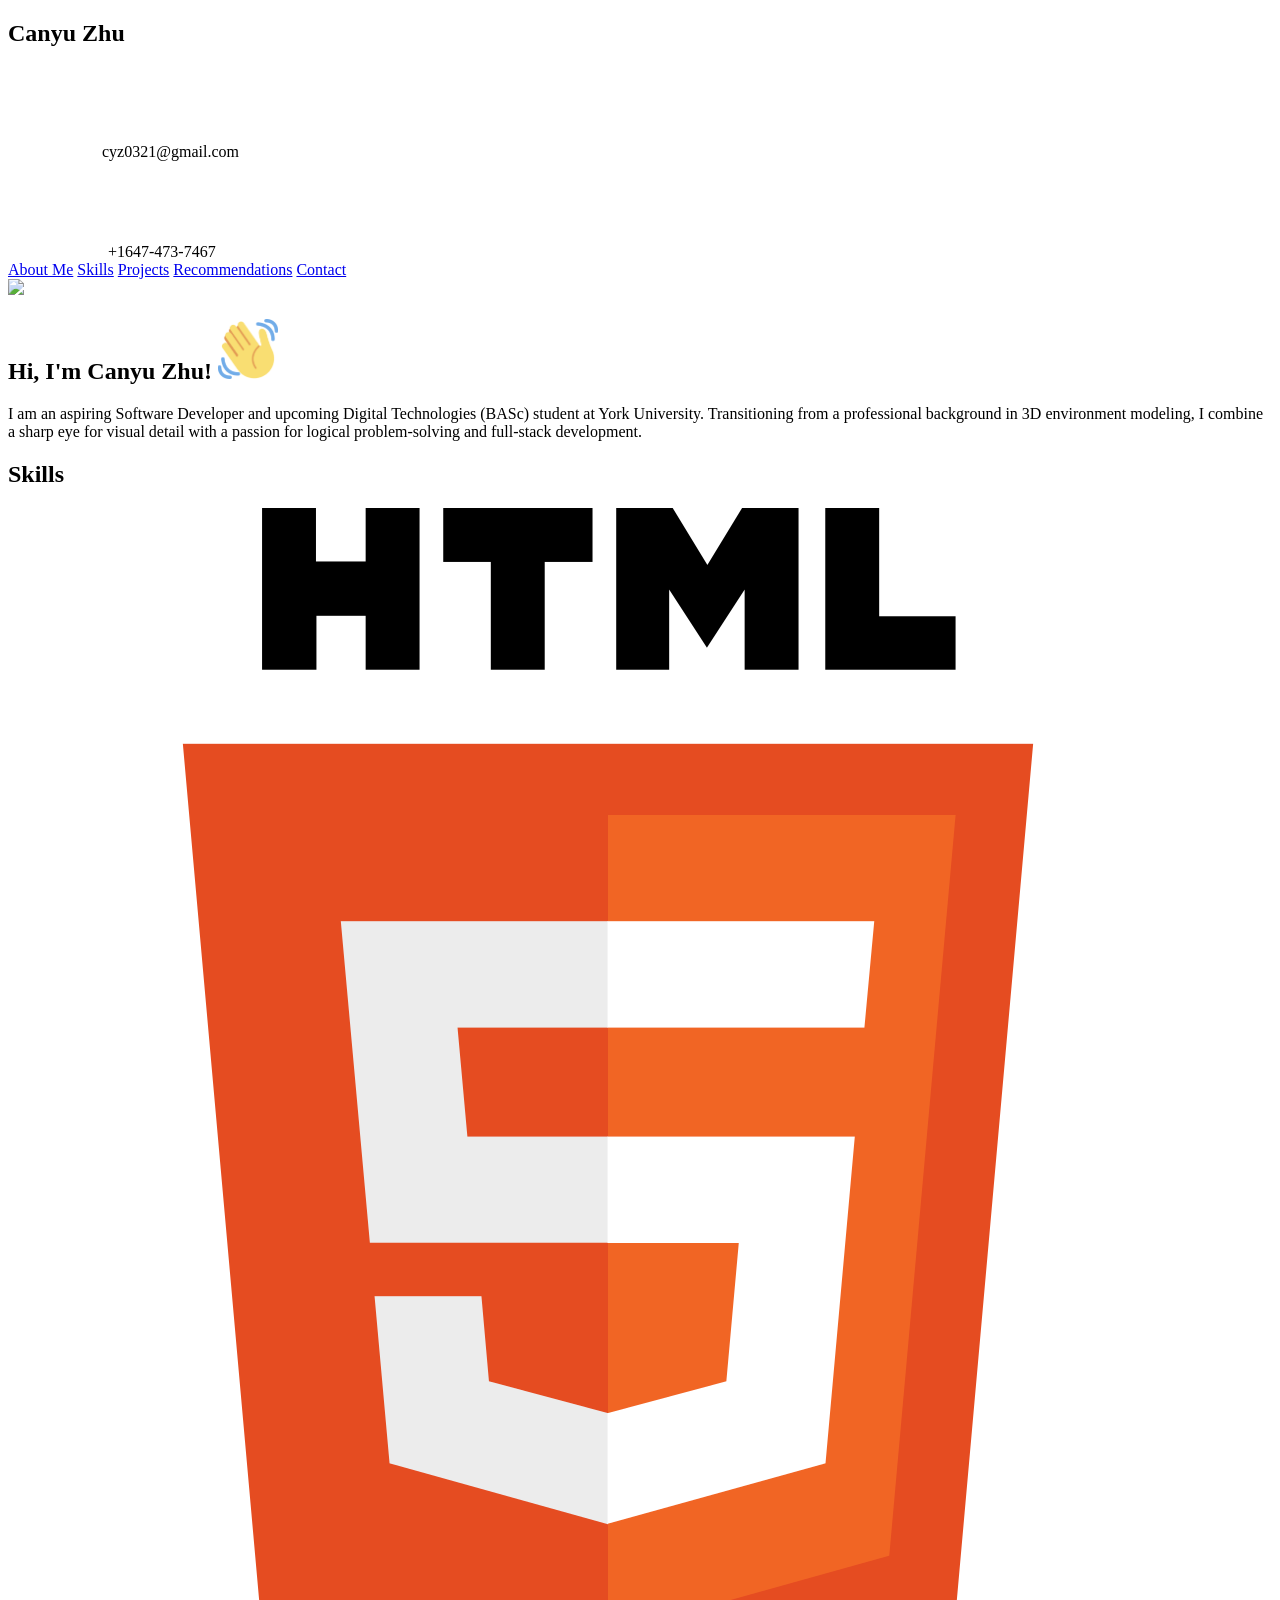
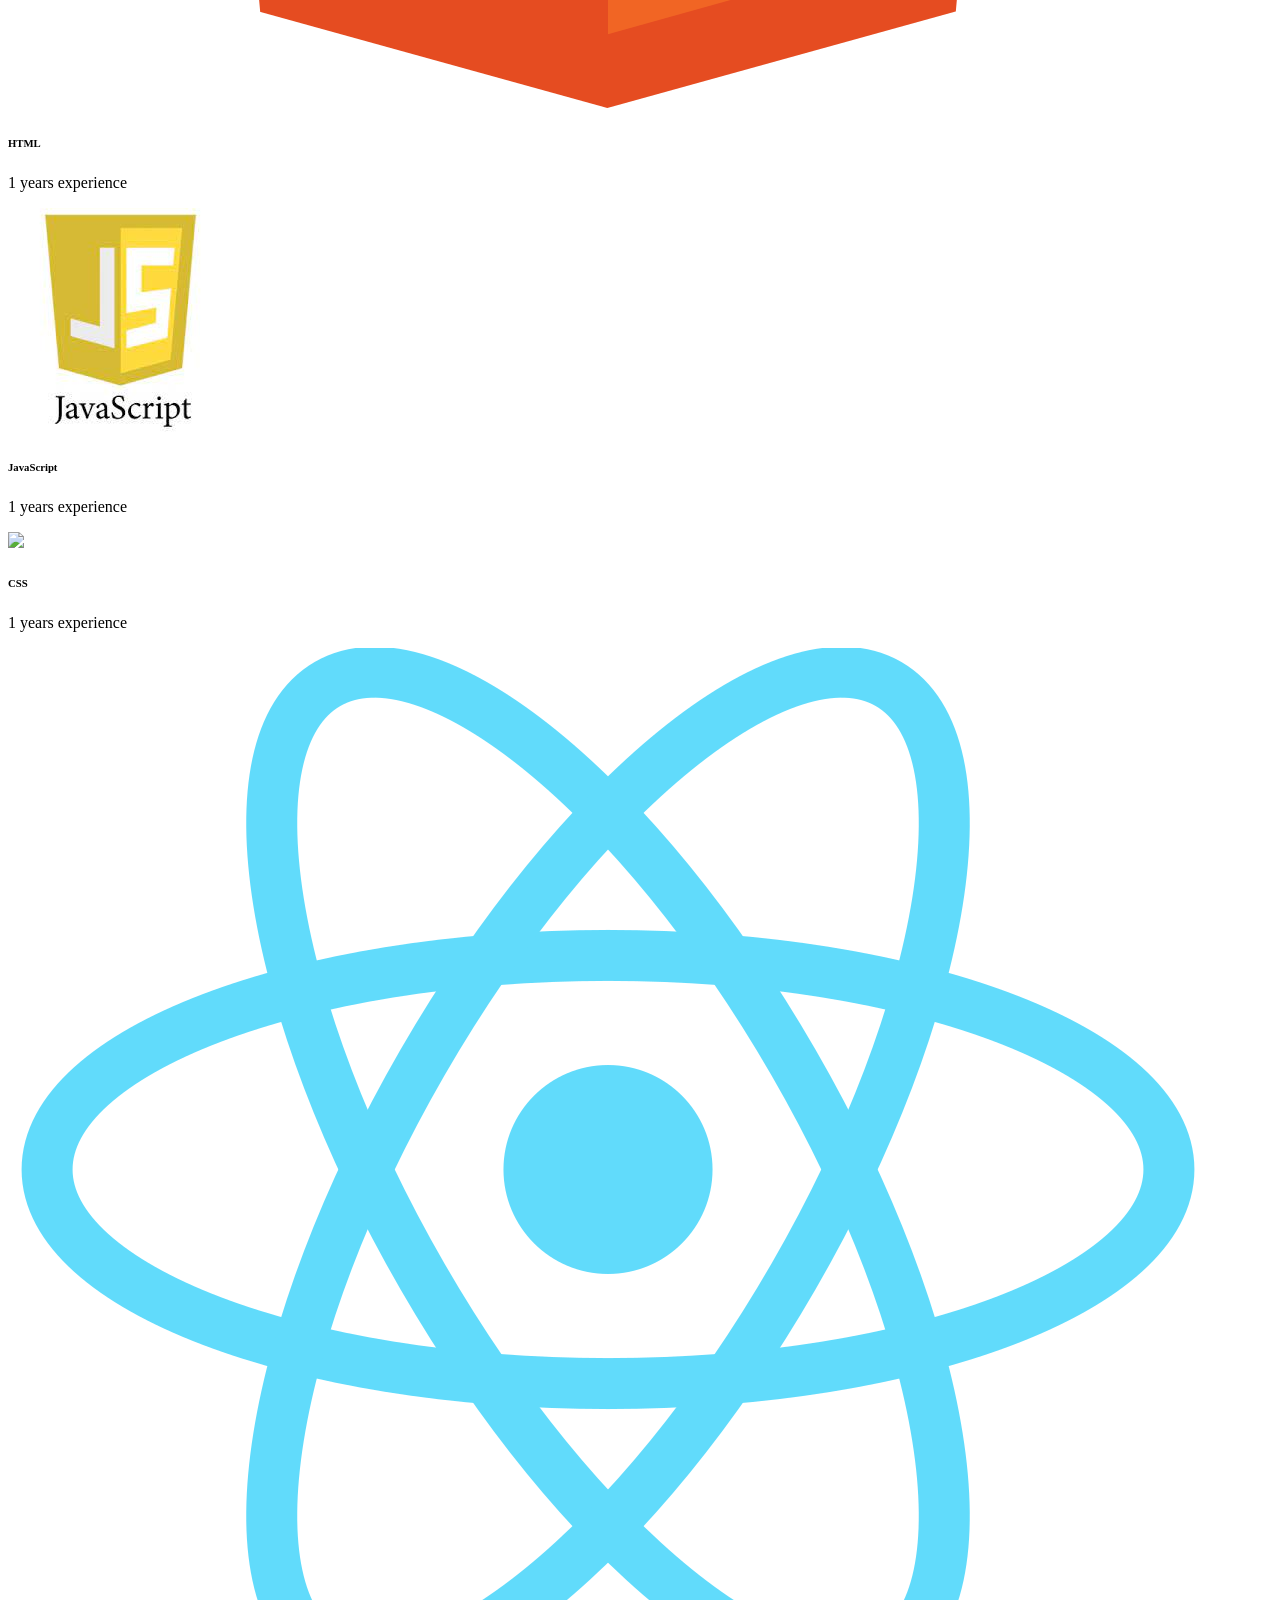
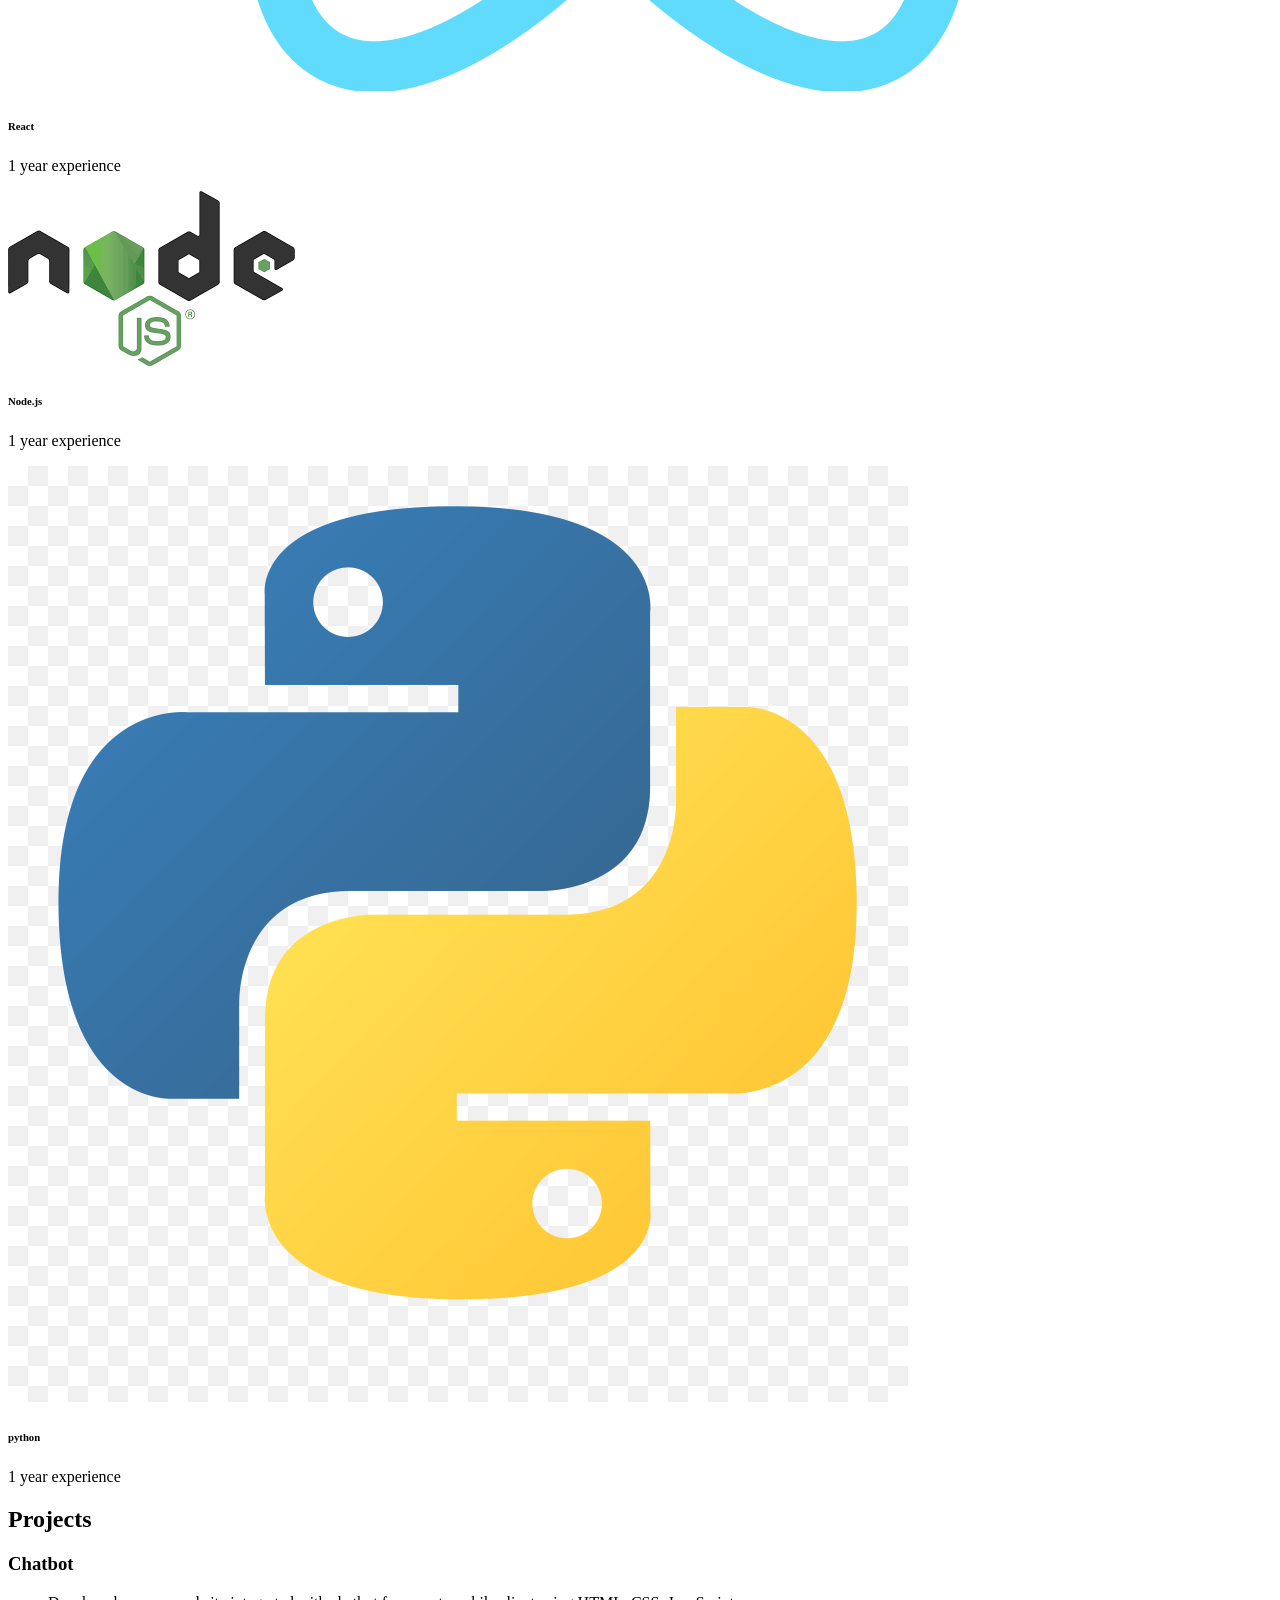
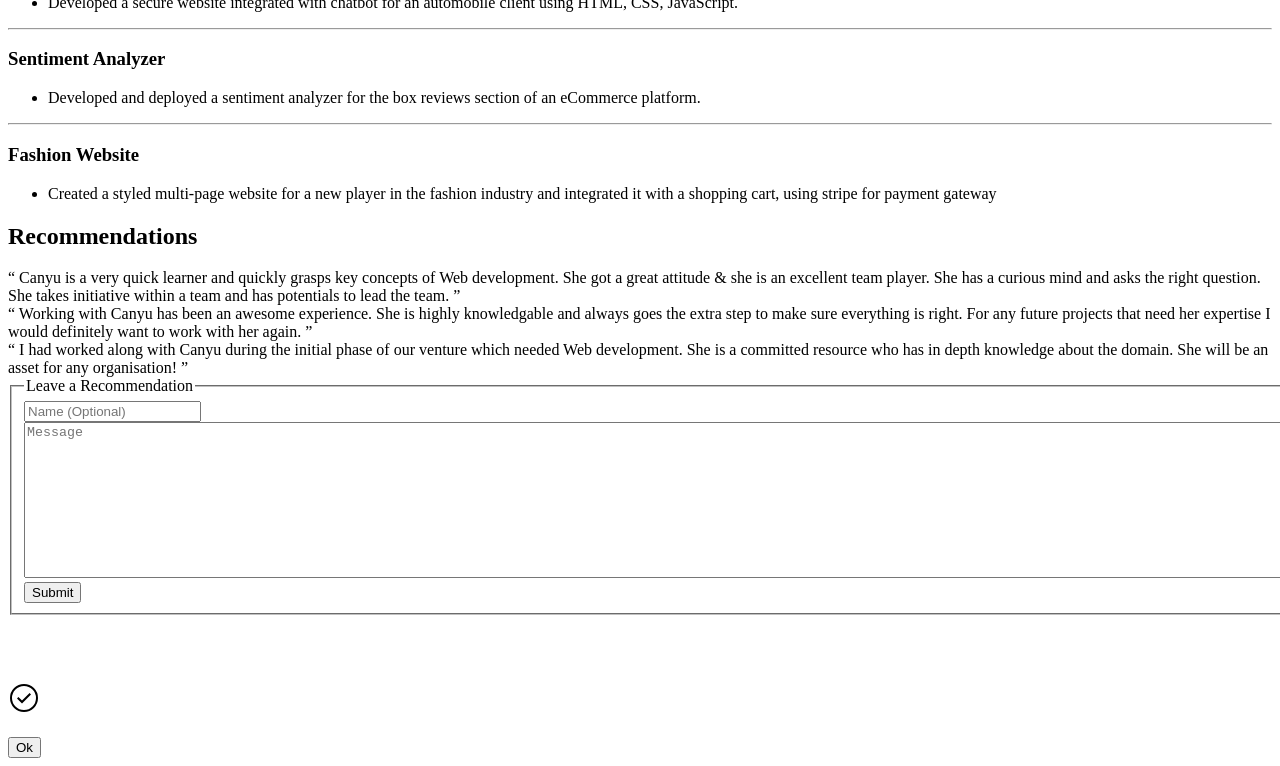
==== html/index.html @ 6c8c8ae8 "html" ====
<!DOCTYPE html>
<html>
  <head>
    <title>Canyu Zhu - Portfolio</title>
    <link rel="stylesheet" href="./style.css"/>
    <script src="./script.js"></script>
  </head>
  <body>
    <!-- Navigation Bar -->
    <nav>
      <div id="home">
        <div class="profile_name">
          <h1>Canyu Zhu</h1>
          <div class="contact_info">
            <img src="images/envelope.png"/>
          cyz0321@gmail.com
        </div>

        <div class="contact_info">
          <img src="images/phone.png" />
          +1647-473-7467

        </div>
        </div>
        <div class="topdiv">
          <a class="topmenu" href="#about-me">About Me</a>
          <a class="topmenu" href="#skills">Skills</a>
          <a class="topmenu" href="#projects">Projects</a>
          <a class="topmenu" href="#recommendations">Recommendations</a>
            <a class="topmenu" href="#contact">Contact</a>

        </div>
      </div>    
    </nav>

    <!-- About Me -->
    <section id="about-me" class="container">
      <div>
        <img src="https://miro.medium.com/max/1400/1*qdAW1TjCN57h1lbuuzvchg.gif" class="profile_image"/>
      </div>

      <div>
          <h1>
            Hi, I'm Canyu Zhu! <img src="images/waving-hand.png" width="60px"/>
          </h1>
          <p>
            I am an aspiring Software Developer and upcoming Digital Technologies (BASc) student at York University.
            Transitioning from a professional background in 3D environment modeling, I combine a sharp eye for visual detail with a passion for logical problem-solving and full-stack development.
          </p>
      </div>
    </section>
              
    <!-- Skills -->
    <section id="skills">
      <h2>Skills</h2>
      <div style="clear:both;"></div>

      <div class="all_skills">
        <div class="skill">
          <img src="images/html5.png"/>
          <h6>HTML</h6>
          <p>1 years experience</p>
        </div>  

        <div class="skill">
          <img src="images/js.jpeg"/>
          <h6>JavaScript</h6>
          <p>1 years experience</p>
        </div>  

        <div class="skill">
          <img src="images/css3.png"/>
          <h6>CSS</h6>
          <p>1 years experience</p>
        </div>

        <div class="skill">
          <img src="images/react.png"/>
          <h6>React</h6>
          <p>1 year experience</p>
        </div>  

        <div class="skill">
             <img src="images/node.png"/>
             <h6>Node.js</h6>
             <p>1 year experience</p>
        </div>

        <div class="skill">
            <img src="images/python.png"/>
            <h6>python</h6>
            <p>1 year experience</p>
        </div>



      </div>
    </section>
          
    <!-- Projects -->
    <section class="projects" id="projects">
      <h2>
        Projects
      </h2>
      <div style="clear:both;"></div>

        <div id="projects-container" class="projects-container">
          <div class="project-card">
            <h3>Chatbot</h3>
            <ul>
              <li>Developed a secure website integrated with chatbot for an automobile client using HTML, CSS, JavaScript.</li>
            </ul>
          </div>
          <hr>
          <div class="project-card">
            <h3>Sentiment Analyzer</h3>
            <ul>
              <li>Developed and deployed a sentiment analyzer for the box reviews section of an eCommerce platform.</li>
            </ul>
          </div>
          <hr>
          <div class="project-card">
            <h3>Fashion Website</h3>
            <ul>
              <li>Created a styled multi-page website for a new player in the fashion industry and integrated it with a shopping cart, using stripe for payment gateway</li>
            </ul>
          </div>
    </div>
    </section>
    <div style="clear:both;"></div>

    <!-- Recommendations -->
    <section id="recommendations">
      <h2>Recommendations</h2>
      <div style="clear:both;"></div>
      <div class="all_recommendations" id="all_recommendations">
        <div class="recommendation">
          <span>&#8220;</span>
          Canyu is a very quick learner and quickly grasps key concepts of Web development. 
          She got a great attitude & she is an excellent team player. 
          She has a curious mind and asks the right question. 
          She takes initiative within a team and has potentials to lead the team.
          <span>&#8221;</span>
        </div>
        <div class="recommendation">
          <span>&#8220;</span>
          Working with Canyu has been an awesome experience. 
          She is highly knowledgable and always goes the extra step to make sure everything is right. 
          For any future projects that need her expertise I would definitely want to work with her again.
          <span>&#8221;</span>
        </div>
        <div class="recommendation">
          <span>&#8220;</span>
          I had worked along with Canyu during the initial phase of our venture which needed Web development. 
          She is a committed resource who has in depth knowledge about the domain. 
          She will be an asset for any organisation! 
          <span>&#8221;</span>
        </div>
      </div>
    </section>

    <!-- Recommendation Form -->
    <section id="contact">
      <div class="flex_center">
        <fieldset>
          <legend class="introduction">Leave a Recommendation</legend>          
          <input type="text" placeholder="Name (Optional)"> <br/>
          <textarea id="new_recommendation" cols="500" rows="10" placeholder="Message"></textarea>
          <div class="flex_center">
            <button id="recommend_btn" onclick="addRecommendation()">Submit</button>
          </div>
        </fieldset>
      </div>
    </section>

    <div class="iconbutton">
      <a href="#home">
        <svg xmlns="http://www.w3.org/2000/svg" fill="none" viewBox="0 0 24 24" stroke-width="1.5" stroke="white" width="63px">
  <path stroke-linecap="round" stroke-linejoin="round" d="M15 11.25l-3-3m0 0l-3 3m3-3v7.5M21 12a9 9 0 11-18 0 9 9 0 0118 0z" />
</svg>

      </a>
    </div>

    <div class="popup" id="popup" class="flex_center">
      <img src="images/checkmark--outline.svg"/>
      <h3><!-- Add appropriate text here--></h3>
      <button onclick="showPopup(false)">Ok</button>
    </div>
  </body>
</html>
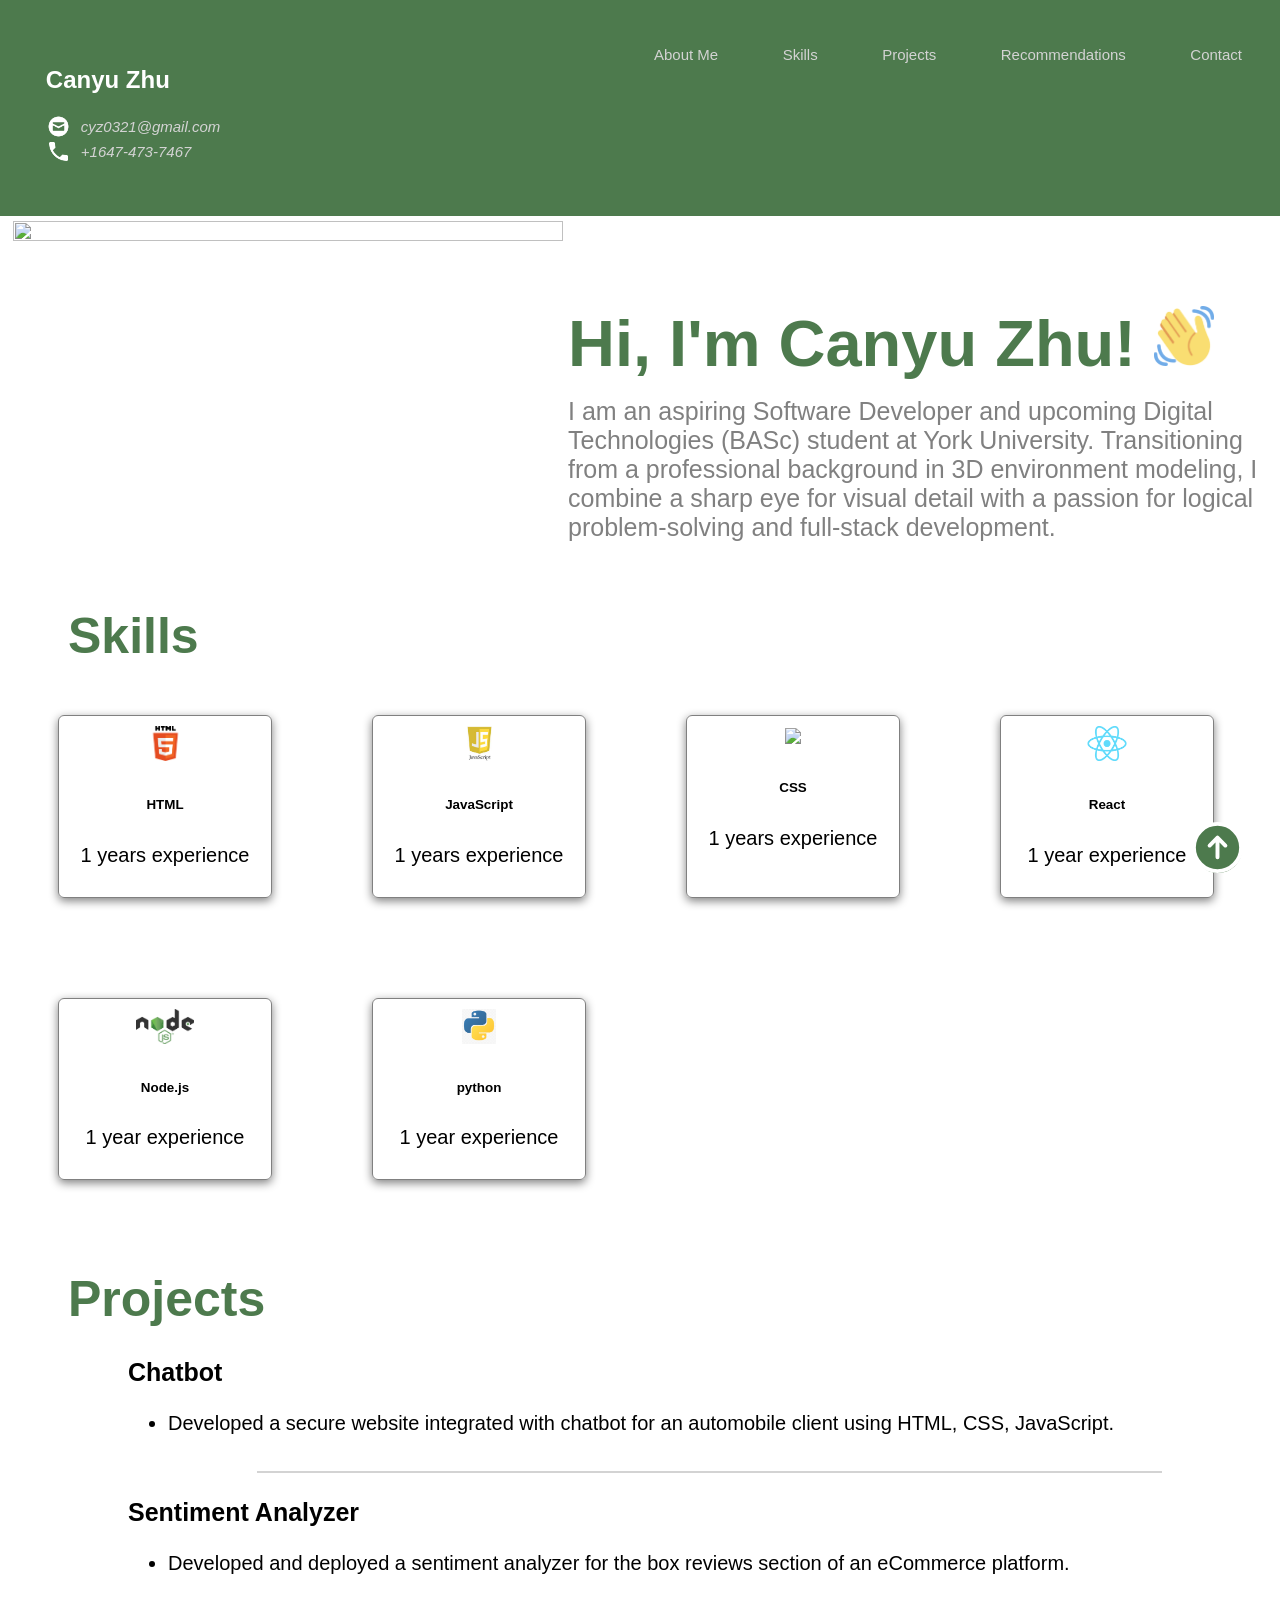
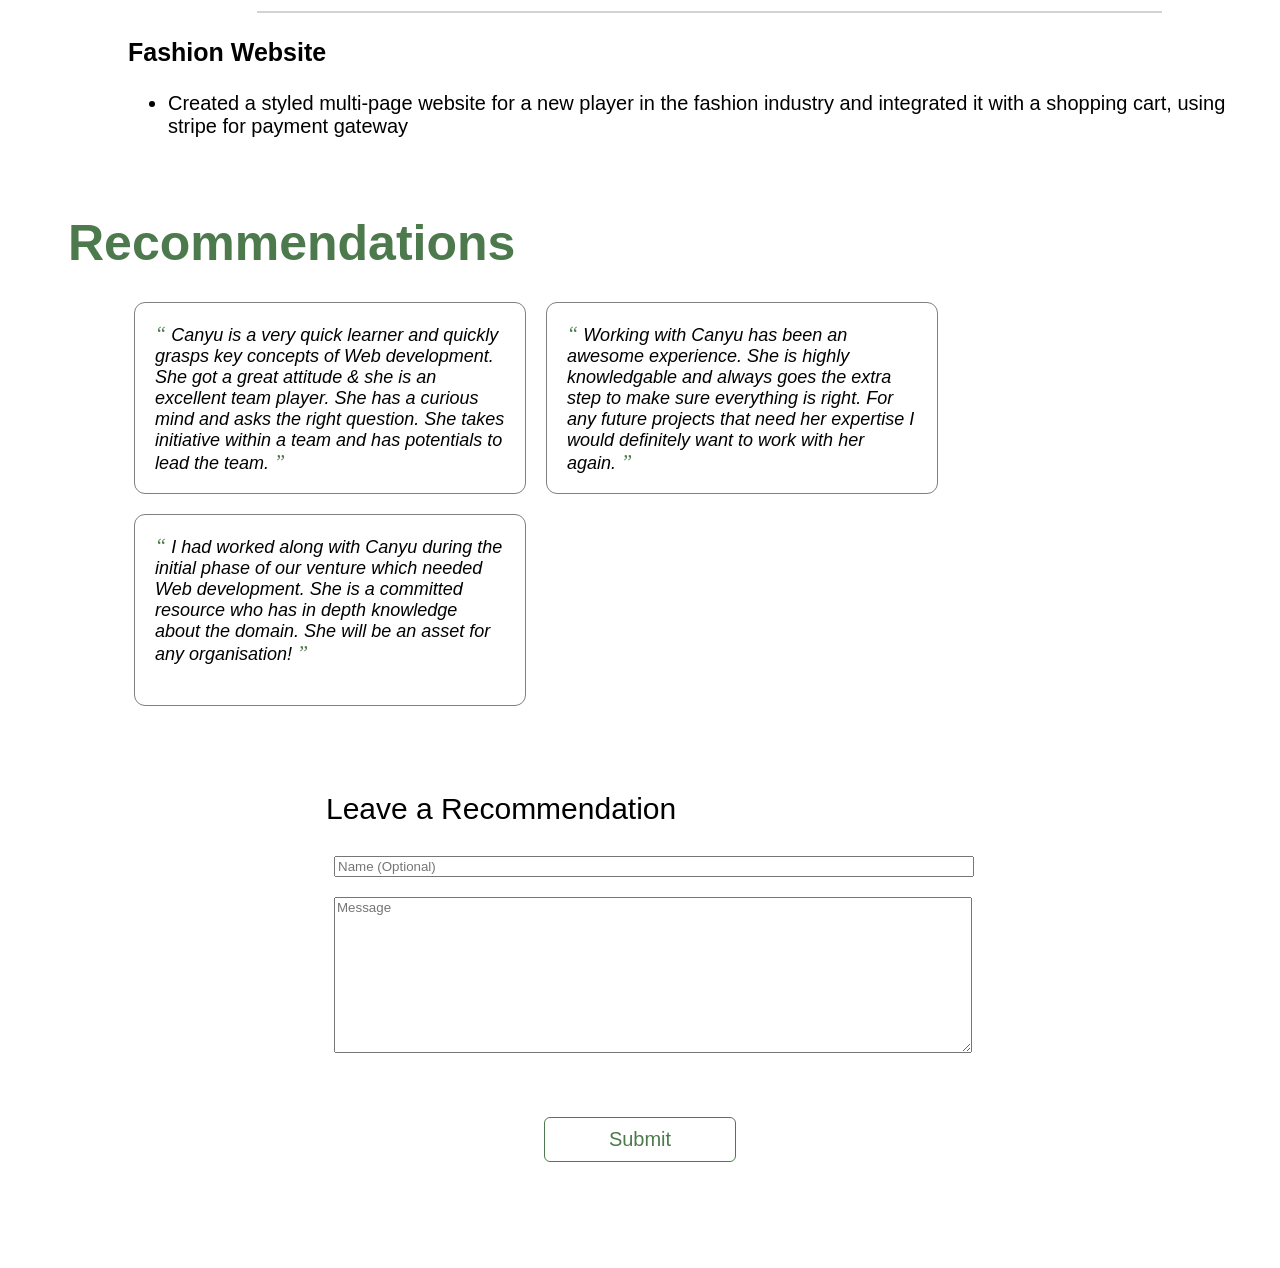
==== commit fb93bcec: "add_popup" ====
--- a/html/index.html
+++ b/html/index.html
@@ -176,15 +176,15 @@
     <div class="iconbutton">
       <a href="#home">
         <svg xmlns="http://www.w3.org/2000/svg" fill="none" viewBox="0 0 24 24" stroke-width="1.5" stroke="white" width="63px">
-  <path stroke-linecap="round" stroke-linejoin="round" d="M15 11.25l-3-3m0 0l-3 3m3-3v7.5M21 12a9 9 0 11-18 0 9 9 0 0118 0z" />
-</svg>
+        <path stroke-linecap="round" stroke-linejoin="round" d="M15 11.25l-3-3m0 0l-3 3m3-3v7.5M21 12a9 9 0 11-18 0 9 9 0 0118 0z" />
+        </svg>
 
       </a>
     </div>
 
     <div class="popup" id="popup" class="flex_center">
       <img src="images/checkmark--outline.svg"/>
-      <h3><!-- Add appropriate text here--></h3>
+      <h3>Thanks for your recommendation!</h3>
       <button onclick="showPopup(false)">Ok</button>
     </div>
   </body>
--- a/html/style.css
+++ b/html/style.css
@@ -0,0 +1,324 @@
+body {
+  font-family: 'Trebuchet MS', 'Lucida Sans Unicode', 'Lucida Grande', 'Lucida Sans', Arial, sans-serif;
+}
+
+/* Navigation Bar */
+
+#home {
+  background-color:  #4d7a4d;
+  padding-bottom: 1cm;
+  margin-left:-1cm;
+  margin-right:-1cm;
+  margin-top:-1cm;
+  padding-top: 2cm;
+  padding-bottom: 2cm;
+  height: 25mm;
+ }
+
+.topmenu {
+  color: lightgray;
+  margin: 10px;
+  padding: 20px;
+  font-size: 15px;
+  text-decoration:none;
+}
+
+.topmenu:hover {
+  color: white;
+  /* Add the styles here */
+}
+
+.topdiv {
+  float: right;
+  padding-right: 1cm;
+}
+
+.profile_name {
+  color: white;
+  float: left;
+  padding-left: 2cm;
+  /* Add the styles here */
+}
+
+.profile_name .contact_info {
+  font-size: 15px;
+  font-style: italic;
+  color: lightgray;
+  display: flex;
+  align-items: center;
+  flex-direction: row;
+}
+
+.contact_info img {
+  width:25px;
+  margin-right: 10px;
+  float:left;
+}
+
+/* Titles */
+
+h2 {
+  text-align: justify;
+  font-size: 50px;
+  text-align: center;
+  float: left;
+  color: #4d7a4d;
+  margin: 30px;
+  margin-left: 60px;
+  margin-top: 40px;
+  margin-bottom: 0px;
+}
+
+.introduction {
+  text-align: justify;
+  font-size: 30px;
+  text-align: center;
+  float: left;
+  margin-top: 30px;
+  margin-bottom: 20px;
+  animation-duration: 5s;
+  position: relative;
+}
+
+/* Used in the About Me sections */
+
+.container {
+  display: flex;
+}
+
+/* About Me */
+
+.about-me {
+  display: flex;
+  align-items: center;
+}
+
+#about-me h1 {
+  font-size: 65px;
+  margin-top: 90px;
+  color: #4d7a4d;
+}
+
+#about-me p {
+  font-size: 25px;
+  color: rgb(128, 128, 128);
+  margin-top: -1cm;
+}
+
+.profile_image {
+  width: 550px;
+  height: fit-content;
+  vertical-align: middle;
+  margin: 5px;
+}
+
+/* Skills */
+
+.all_skills {
+  display: flex;
+  flex-direction: row;
+  flex-flow: wrap;
+}
+
+.skill {
+  border: 1px solid gray;
+  display: block;
+  border-radius: 6px;
+  text-align: center;
+  margin: 50px;
+  padding: 10px;
+  width: 2in;
+  font-size: 20px;
+  box-shadow: 0 3px 10px gray;
+}
+
+.skill img {
+  height: 35px;
+  align-items: center;
+}
+
+.skills h6 {
+  align-items: center;
+  font-size: 20px;
+  margin-block-start: 8px;
+  margin-block-end: 5px;
+  font-weight: bold;
+} 
+
+.skills p {
+  align-items: center;
+  font-size: 15px;
+  color: gray;
+  margin-block-start: 5px;
+  margin-block-end: 5px;
+} 
+
+.flex_center {
+  display: flex;
+  align-items: center;
+  justify-content: center;
+}
+
+/* Projects */
+
+.projects-container {
+  margin-top: 30px;
+  margin-left: 60px;
+}
+
+.projects-container hr {
+  border: 1px solid lightgray;
+  width: 75%;
+  margin-left: 5cm;
+}
+
+.project-card {
+  margin: 0 15px 15px 30px;
+  padding-bottom: 5px;
+}
+
+.project-card h3 {
+  font-size: 25px;
+  margin-left: 30px;
+}
+
+.project-card li {
+  font-size: 20px;
+  margin-left: 30px;
+}
+
+/* Recommendations */
+
+.all_recommendations {
+  display: flex;
+  align-items: center;
+  margin-left: 1in;
+  flex-direction: row;
+  flex-flow: wrap;
+  padding: 20px;
+}
+
+.recommendation {
+  font-style: italic;
+  text-align: left;
+  width: 21.875rem;
+  padding: 1rem;
+  background-color: #fff;
+  border-radius: 11px;
+  box-shadow: 0 3px 10px var(--primary-shadow);
+  padding: 20px;
+  margin: 10px;
+  border:1px solid gray;
+  font-size: 18px;
+  height:150px
+}
+
+.recommendation span {
+  color: #4d7a4d;
+  font-size: 20px;
+  font-family: 'Times New Roman', Times, serif;
+}
+
+/* Scroll to Top Button */
+
+.iconbutton{
+  width: 48px;
+  height: 48px;
+  border-radius: 100%;
+  background-color: #4d7a4d;
+  display: flex;
+  align-items: center;
+  justify-content: center;
+  position: fixed;
+  right: 3%;
+  bottom: 3%;
+  cursor: pointer;
+}
+
+/* Form Pop-up */
+
+.popup {
+  width:400px;
+  background-color: #c6f0bc;
+  border-radius: 3mm;
+  top: 50%;
+  left:50%;
+  transform: translate(-50%,-50%);
+  text-align: center;
+  position: fixed;
+  /* padding: 30px; */
+  visibility: hidden;
+}
+
+.popup img {
+  padding-top: 20px;
+}
+
+.popup button {
+  background-color: #fff;
+  border: 1px solid #4d7a4d;
+  color: #4d7a4d;
+  display: block;
+  border-radius: 6px;
+  text-align: center;
+  margin: 50px;
+  padding: 10px;
+  width: 2in;
+  font-size: 20px;
+  margin-left: 25%;
+}
+
+.popup button:hover {
+  background-color: #fff;
+  border: 2px solid #4d7a4d;
+  color: #4d7a4d;
+  display: block;
+  font-weight: bolder;
+  text-align: center;
+  cursor: pointer;
+  margin-left: 25%;
+}
+
+/* Recommendation Form */
+
+input, textarea {
+  font-family: 'Trebuchet MS', 'Lucida Sans Unicode', 'Lucida Grande', 'Lucida Sans', Arial, sans-serif; 
+  margin: 10px;  
+  width:100%;
+}
+
+fieldset {
+  display: flexbox;
+  align-content: center;
+  justify-content: center;  
+  padding: 25px; 
+  margin-left: 50px; 
+  margin-right: 50px;   
+  border: thin solid white;
+  width: 50%;
+}
+
+/* Buttons */
+
+button {
+  background-color: #fff;
+  border: 1px solid #4d7a4d;
+  color: #4d7a4d;
+  display: block;
+  border-radius: 6px;
+  text-align: center;
+  margin: 50px;
+  padding: 10px;
+  width: 2in;
+  font-size: 20px;
+}
+
+button:hover {
+  background-color: #4d7a4d;
+  border: 1px solid #4d7a4d;
+  color: #fff;
+  display: block;
+  border-radius: 6px;
+  text-align: center;
+  cursor: pointer;
+}
